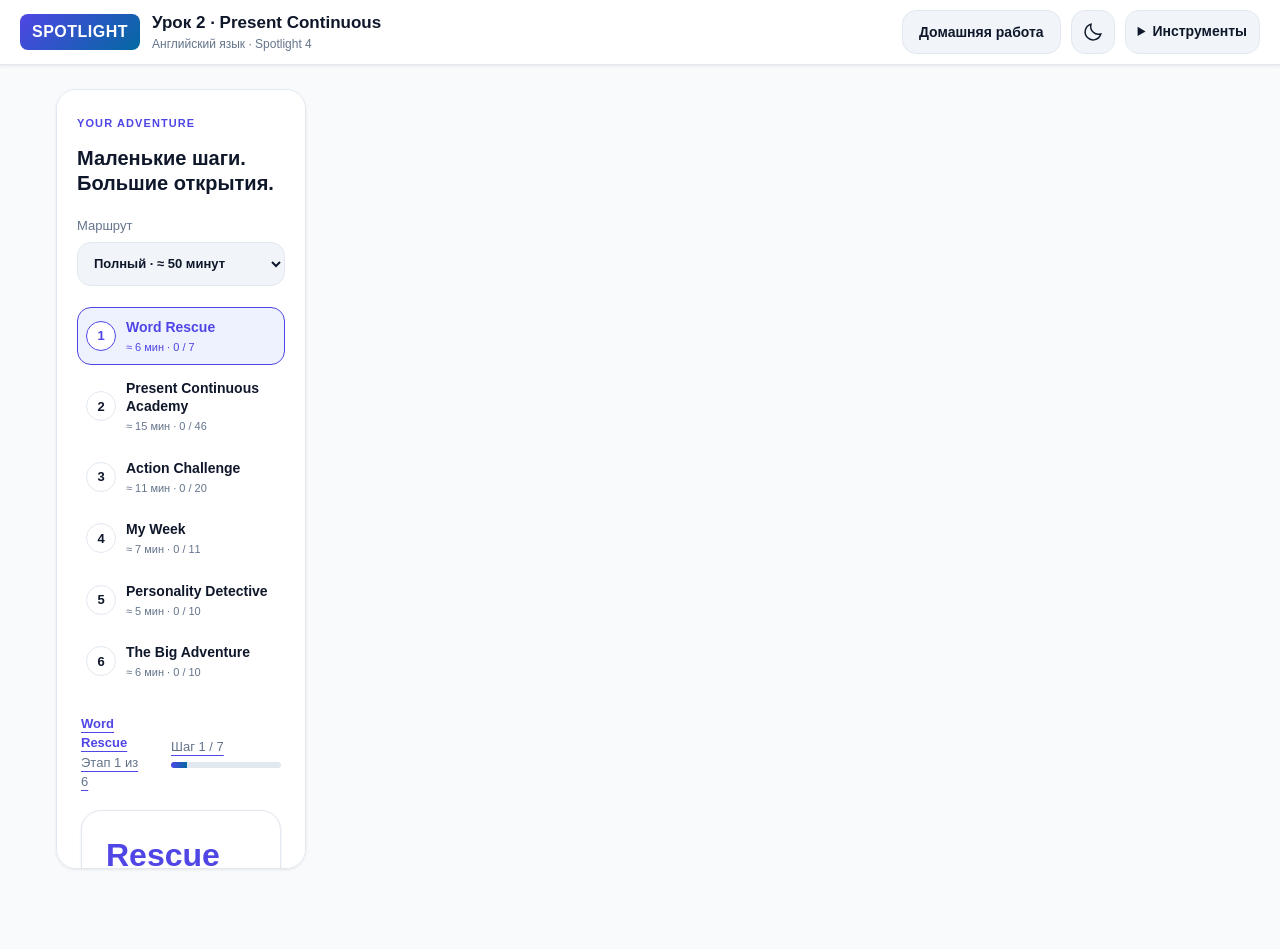
==== lesson-2/index.html @ ac223a7a "OKS Teach static site mirror" ====
<!doctype html>
<html lang="ru">
<head>
<link rel="icon" type="image/png" sizes="96x96" href="../favicon-96.png?v=a3e8b90cff84">
<link rel="icon" type="image/vnd.microsoft.icon" sizes="16x16 32x32 48x48" href="../favicon.ico?v=3d2fc2d67c57">
<link rel="apple-touch-icon" sizes="192x192" href="../apple-touch-icon.png?v=76e1a9312aab">

  <meta charset="utf-8">
  <meta name="viewport" content="width=device-width, initial-scale=1">
  <meta name="color-scheme" content="light dark">
  <title>SPOTLIGHT · Урок 2 — Present Continuous</title>
  <meta name="description" content="Приключение на английском для Spotlight 4: Present Continuous, дни недели и характер. Интерактивный урок с иллюстрациями и локальным сохранением прогресса.">
  <link rel="icon" href="../favicon.svg?v=4c1187ba76b8" type="image/svg+xml">
  <meta property="og:title" content="SPOTLIGHT · Урок 2 — Present Continuous">
  <meta property="og:description" content="Урок 2: учимся говорить о том, что происходит сейчас. Английское приключение с Mia, Ben и Tom.">
  <meta property="og:type" content="website">
  <meta property="og:url" content="https://oks-teach.agent0.ru/lesson-2/index.html">
  <meta property="og:image" content="https://oks-teach.agent0.ru/social-preview.png">
  <meta name="twitter:card" content="summary_large_image">
  <script>try { document.documentElement.dataset.theme = localStorage.getItem('oks.lesson2.theme') || 'light'; } catch (_) { document.documentElement.dataset.theme = 'light'; }</script>
  <link rel="stylesheet" href="lesson.css?v=0967847616e5">
  <script defer src="art.js?v=75e48b84f78c"></script>
  <script defer src="data.js?v=e228fe8c7b75"></script>
  <script defer src="lesson.js?v=880f1c0d20ff"></script>
</head>
<body>
  <a class="skip-link" href="#task">К заданию</a>
  <header class="topbar">
    <a class="brand" href="index.html aria-label="SPOTLIGHT — главное меню"><span class="brand-mark nav-logo-badge">SPOTLIGHT</span><span class="brand-title nav-title">Урок 2 · Present Continuous<small>Английский язык · Spotlight 4</small></span></a>
    <div class="top-actions">
      <a class="main-menu-link btn btn-secondary" href="index.html data-main-menu>Главное меню</a>
      <a class="btn" href="homework.html">Домашняя работа</a>
      <button id="theme-toggle" class="icon-button" type="button" aria-label="Переключить тему"></button>
      <details class="tools"><summary>Инструменты</summary><div class="tools-menu">
        <button type="button" id="show-report">Отчёт об уроке</button>
        <button type="button" id="export-state">Скачать JSON</button>
        <button type="button" id="reset-state">Начать заново…</button>
        <a class="btn credits-link" href="credits.html">Источники фотографий</a>
      </div></details>
    </div>
  </header>
  <div id="storage-warning" class="storage-warning" role="status" hidden></div>
  <div class="lesson-layout">
    <aside class="journey" aria-label="Маршрут урока">
      <div class="journey-title"><span class="eyebrow">YOUR ADVENTURE</span><h1>Маленькие шаги.<br>Большие открытия.</h1></div>
      <div class="route-control"><label for="route">Маршрут</label><select id="route"><option value="full50">Полный · ≈ 50 минут</option><option value="short45">Короткий · ≈ 45 минут</option></select></div>
      <details id="stage-menu" open><summary>Карта приключения <span id="mobile-progress"></span></summary><nav id="stage-nav" aria-label="Этапы урока"></nav></details>
      <div class="journey-foot"><a href="index.html data-main-menu>Главное меню</a></div>
    </aside>
    <main id="main-content" class="main-content">
      <div id="stage-heading" class="stage-heading"></div>
      <div id="task" class="task" tabindex="-1"><p>Готовим приключение…</p></div>
      <div id="teacher-area"></div>
    </main>
  </div>
  <dialog id="reset-dialog" aria-labelledby="reset-title"><h2 id="reset-title">Начать новое приключение?</h2><p>Все ответы, попытки и заметки этого урока будут удалены из браузера. Сначала можно скачать JSON.</p><div class="button-row"><button type="button" id="cancel-reset">Сохранить прогресс</button><button type="button" class="danger" id="confirm-reset">Да, начать заново</button></div></dialog>
  <noscript><p class="no-script">Для интерактивных заданий нужен JavaScript. Включите его в настройках браузера.</p></noscript>
</body>
</html>
---- lesson-2/lesson.css ----
:root {
  color-scheme: light;
  --primary: #4f46e5;
  --primary-hover: #4338ca;
  --primary-light: #eef2ff;
  --secondary: #0369a1;
  --secondary-light: #e0f2fe;
  --page: #f8fafc;
  --surface: #ffffff;
  --soft: #f1f5f9;
  --text: #0f172a;
  --muted: #64748b;
  --muted-strong: #475569;
  --line: #e2e8f0;
  --success: #10b981;
  --success-border: #15803d;
  --success-text: #166534;
  --success-soft: #dcfce7;
  --danger: #dc2626;
  --danger-text: #991b1b;
  --danger-soft: #fee2e2;
  --yellow: #f59e0b;
  --yellow-soft: #fef3c7;
  --shadow-sm: 0 1px 3px rgba(0, 0, 0, .08);
  --shadow: 0 4px 12px rgba(0, 0, 0, .06);
  --radius-sm: 8px;
  --radius-md: 14px;
  --radius: 20px;
  --space: 24px;
  --header-bg: rgba(255, 255, 255, .95);
  --font: -apple-system, BlinkMacSystemFont, 'Segoe UI', Roboto, 'Helvetica Neue', Arial, sans-serif;
}
:root[data-theme='dark'] {
  color-scheme: dark;
  --primary: #a5b4fc;
  --primary-hover: #c7d2fe;
  --primary-light: #252c53;
  --secondary: #7dd3fc;
  --secondary-light: #15354a;
  --page: #0f172a;
  --surface: #182235;
  --soft: #233047;
  --text: #f1f5f9;
  --muted: #b0bfd2;
  --muted-strong: #b0bfd2;
  --line: #3b4b63;
  --success: #34d399;
  --success-border: #4ade80;
  --success-text: #bbf7d0;
  --success-soft: #153b2a;
  --danger: #f87171;
  --danger-text: #fecaca;
  --danger-soft: #4b202a;
  --yellow: #fbbf24;
  --yellow-soft: #3f341b;
  --shadow-sm: 0 1px 3px rgba(0, 0, 0, .24);
  --shadow: 0 4px 12px rgba(0, 0, 0, .2);
  --header-bg: rgba(24, 34, 53, .95);
}
* { box-sizing: border-box; }
body { margin: 0; background: var(--page); color: var(--text); font: 400 16px/1.5 var(--font); }
button, input, textarea, select { font: inherit; color: inherit; }
button, select, summary, a { -webkit-tap-highlight-color: transparent; }
button, .btn { display: inline-flex; align-items: center; justify-content: center; gap: 6px; cursor: pointer; border: 1px solid var(--line); border-radius: var(--radius-md); background: var(--soft); color: var(--text); padding: 8px 16px; min-height: 44px; font-size: 14px; font-weight: 600; text-decoration: none; transition: background .2s, border-color .2s, box-shadow .2s; }
button:hover:not(:disabled), .btn:hover { background: var(--line); }
button:active:not(:disabled), .btn:active { transform: scale(.97); }
button:disabled { cursor: default; opacity: .48; }
button.primary { background: var(--primary); color: #ffffff; border-color: var(--primary); }
button.primary:hover:not(:disabled) { background: var(--primary-hover); border-color: var(--primary-hover); }
:root[data-theme='dark'] button.primary { color: #0f172a; }
button.danger { background: var(--danger-soft); color: var(--danger-text); border-color: var(--danger); }
button.selected, button[aria-pressed='true'] { border-color: var(--primary); background: var(--primary-light); color: var(--primary); }
button.quiet { background: transparent; }
a { color: var(--primary); text-underline-offset: 4px; }
:focus-visible { outline: 3px solid var(--secondary); outline-offset: 4px; }
[hidden] { display: none !important; }
h1, h2, h3, p { margin-top: 0; }
h1, h2, h3 { line-height: 1.25; font-weight: 700; }
h2 { font-size: clamp(26px, 2.7vw, 32px); margin-bottom: 12px; }
h3 { font-size: 21px; margin-bottom: 12px; }
p { margin-bottom: 16px; }
small { font-size: 13px; }
.eyebrow { color: var(--primary); font-size: 11px; font-weight: 700; letter-spacing: .1em; }
.skip-link { position: fixed; top: -100px; left: 20px; z-index: 200; border-radius: var(--radius-sm); background: var(--surface); padding: 12px 20px; }
.skip-link:focus { top: 12px; }
.topbar { position: sticky; top: 0; z-index: 100; padding: 10px 20px; display: flex; align-items: center; justify-content: space-between; gap: 16px; border-bottom: 1px solid var(--line); background: var(--header-bg); backdrop-filter: blur(8px); box-shadow: var(--shadow-sm); }
.brand { display: flex; align-items: center; gap: 12px; color: var(--text); text-decoration: none; min-width: 0; }
.brand-title { font-size: 17px; font-weight: 700; line-height: 1.3; }
.brand small { display: block; font-size: 12px; font-weight: 400; color: var(--muted); margin-top: 3px; }
.brand-mark { flex-shrink: 0; background: linear-gradient(135deg, #4f46e5, #0369a1); color: white; font-weight: 900; font-size: 16px; padding: 6px 12px; border-radius: var(--radius-sm); letter-spacing: .5px; }
.top-actions { display: flex; gap: 10px; align-items: center; flex-shrink: 0; }
.main-menu-link { white-space: nowrap; }
.icon-button { padding: 8px; width: 44px; min-height: 44px; }
.icon-button svg { display: block; width: 22px; height: 22px; }
.tools { position: relative; }
.tools summary { cursor: pointer; padding: 10px 12px; font-size: 14px; font-weight: 600; border: 1px solid var(--line); border-radius: var(--radius-md); background: var(--soft); min-height: 44px; }
.tools summary:hover { background: var(--line); }
.tools-menu { position: absolute; z-index: 110; right: 0; top: calc(100% + 8px); width: min(310px, 86vw); padding: 12px; background: var(--surface); border: 1px solid var(--line); border-radius: var(--radius-md); box-shadow: var(--shadow); }
.tools-menu button, .tools-menu .credits-link { width: 100%; justify-content: flex-start; text-align: left; margin-bottom: 7px; }
.tools-menu p { font-size: 13px; color: var(--muted); padding: 8px; margin: 0; }
.storage-warning { padding: 12px 24px; background: var(--yellow-soft); text-align: center; font-size: 14px; }
.lesson-layout { max-width: 1200px; margin: 0 auto; display: grid; grid-template-columns: 250px minmax(0, 1fr); gap: 24px; padding: 24px 16px 80px; }
.journey { align-self: start; position: sticky; top: 100px; max-height: calc(100vh - 120px); overflow-y: auto; padding: 20px; background: var(--surface); border: 1px solid var(--line); border-radius: var(--radius); box-shadow: var(--shadow-sm); }
/* Keep the sidebar's native scroll controls inside its rounded card. */
.journey { scrollbar-width: thin; scrollbar-color: var(--muted) transparent; }
@supports selector(::-webkit-scrollbar) {
  /* Non-auto standard values override Chromium's custom track geometry. */
  .journey { scrollbar-width: auto; scrollbar-color: auto; }
  .journey::-webkit-scrollbar { width: 8px; background: transparent; }
  .journey::-webkit-scrollbar-track { background: transparent; margin: 12px 0; border-radius: 999px; }
  .journey::-webkit-scrollbar-thumb { min-height: 32px; border: 2px solid transparent; border-radius: 999px; background-color: var(--muted); background-clip: padding-box; }
  .journey::-webkit-scrollbar-button { display: none; width: 0; height: 0; }
  .journey::-webkit-scrollbar-corner { background: transparent; }
}
.journey-title h1 { font-size: 20px; margin: 12px 0 8px; }
.journey-title p { color: var(--muted); font-size: 14px; }
.route-control { padding: 12px 0 18px; }
.route-control label { display: block; color: var(--muted); font-size: 13px; margin-bottom: 6px; }
.route-control select { padding: 10px 12px; border: 1px solid var(--line); border-radius: var(--radius-md); background: var(--soft); width: 100%; min-height: 44px; font-size: 13px; font-weight: 600; }
.route-control small { display: block; color: var(--muted); margin-top: 6px; }
#stage-menu > summary { display: none; }
.stage-link { display: flex; align-items: center; justify-content: flex-start; gap: 10px; width: 100%; padding: 10px 8px; margin: 3px 0; border-color: transparent; background: transparent; text-align: left; }
.stage-link:hover:not(:disabled) { background: var(--soft); }
.stage-link.current { background: var(--primary-light); color: var(--primary); border-color: var(--primary); }
.stage-number { flex: 0 0 30px; height: 30px; border: 1px solid var(--line); border-radius: 50%; display: grid; place-items: center; font-size: 13px; background: var(--surface); }
.stage-link.complete .stage-number { border-color: var(--success-border); color: var(--success-text); }
.stage-link.current .stage-number { border-color: var(--primary); color: var(--primary); }
.stage-label { min-width: 0; font-size: 14px; line-height: 1.3; }
.stage-label small { display: block; color: var(--muted); margin-top: 4px; font-weight: 400; font-size: 11px; }
.stage-link.current .stage-label small { color: var(--primary); }
.journey-foot { color: var(--muted); font-size: 13px; padding: 20px 4px 0; }
.little-line { display: block; width: 36px; height: 4px; border-radius: var(--radius-sm); background: var(--secondary); margin-bottom: 12px; }
.main-content { min-width: 0; }
.stage-heading { display: flex; gap: 24px; justify-content: space-between; align-items: center; margin: 0 0 18px; color: var(--muted); font-size: 13px; }
.stage-heading strong { color: var(--primary); font-weight: 700; }
.stage-heading p { margin: 0; }
.progress-bar { width: 110px; height: 6px; background: var(--line); border-radius: var(--radius-sm); overflow: hidden; margin-top: 6px; }
.progress-bar span { display: block; height: 100%; background: linear-gradient(90deg, var(--primary), var(--secondary)); }
.task { background: var(--surface); border: 1.5px solid var(--line); border-radius: var(--radius); box-shadow: var(--shadow-sm); overflow: hidden; padding: 24px; scroll-margin-top: 110px; }
.task > .eyebrow { display: block; margin-bottom: 12px; }
.prompt { font-size: clamp(22px, 2.2vw, 28px); line-height: 1.35; font-weight: 700; margin: 20px 0; }
.scene { margin: 20px auto; max-width: 780px; border: 1px solid var(--line); border-radius: var(--radius-md); overflow: hidden; line-height: 0; background: var(--soft); box-shadow: var(--shadow-sm); }
.raster-scene { position: relative; isolation: isolate; line-height: 1.5; }
.scene-image { display: block; width: 100%; height: auto; max-height: 420px; object-fit: contain; }
.scene-grid .scene-image { max-height: 280px; }
.picture-choice .scene-image { max-height: 240px; }
.remediation .scene-image { max-height: 240px; }
.welcome-copy .scene-image { max-height: 200px; }
.exit-item .scene-image { max-height: 340px; }
.raster-scene[data-scene='room'] .scene-image { max-height: none; }
.photo-context { display: block; padding: 12px 16px; background: var(--secondary-light); color: var(--text); font-size: 14px; font-weight: 400; line-height: 1.5; text-align: left; }
.scene-image-error, .scene-image-error.scene-placeholder { display: block; padding: 20px; background: var(--yellow-soft); color: var(--text); font-size: 15px; line-height: 1.5; }
.scene-image-error p { margin-bottom: 12px; }
.scene-image-failed { min-height: 160px; font-size: 16px; color: var(--muted); }
.scene-image-failed .scene-hotspot { display: none; }
.scene-image-failed .scene-image { display: none !important; }
/* Percentage hit regions follow the full, uncropped photograph at every width. */
.scene-hotspot { position: absolute; z-index: 1; display: block; min-height: 0; min-width: 0; margin: 0; padding: 0; border: 3px solid transparent; border-radius: var(--radius-sm); background: transparent; box-shadow: none; color: var(--text); touch-action: manipulation; }
.scene-hotspot-label { position: absolute; width: 1px; height: 1px; padding: 0; margin: -1px; overflow: hidden; clip-path: inset(50%); white-space: nowrap; border: 0; }
.scene-hotspot:hover:not(:disabled) { background: transparent; border-color: var(--secondary); box-shadow: 0 0 0 2px var(--surface); }
.scene-hotspot:active:not(:disabled) { transform: none; }
.scene-hotspot:focus-visible { outline: 3px solid var(--secondary); outline-offset: 2px; background: transparent; }
.scene-hotspot.hotspot-revealed { border-color: var(--success-border); box-shadow: 0 0 0 2px var(--surface); }
.scene [aria-disabled='true'] { cursor: default; }
.scene-placeholder { padding: 70px 24px; font-size: 20px; line-height: 1.5; color: var(--muted); text-align: center; }
.scene-grid { display: grid; grid-template-columns: repeat(2, minmax(0, 1fr)); gap: 16px; }
.scene-grid .scene { margin: 0; }
.body-copy { font-size: 18px; line-height: 1.65; margin: 20px 0; overflow-wrap: anywhere; }
.body-copy table { border-collapse: collapse; width: 100%; font-size: 16px; }
.body-copy td, .body-copy th { padding: 10px; border-bottom: 1px solid var(--line); text-align: left; }
.grammar-card { border: 1px solid var(--line); border-radius: var(--radius-md); padding: 22px; margin: 16px 0; background: var(--surface); }
.grammar-card h3 { color: var(--primary); font-size: 22px; }
.grammar-card p:last-child { margin-bottom: 0; }
.grammar-form { display: flex; flex-wrap: wrap; align-items: center; gap: 8px; margin: 16px 0; font-weight: 700; line-height: 1.4; }
.grammar-form span { border-radius: var(--radius-sm); background: var(--primary-light); color: var(--primary); padding: 8px 12px; }
.grammar-form b { font-weight: 400; color: var(--text); }
.grammar-example { font-size: 20px; line-height: 1.65; margin: 16px 0; }
.pronoun-pairs { display: grid; grid-template-columns: repeat(3, minmax(0, 1fr)); gap: 14px; margin: 16px 0; }
.pronoun-pairs > div { padding: 14px; border-radius: var(--radius-sm); background: var(--primary-light); }
.pronoun-pairs strong { color: var(--primary); }
.grammar-word-pairs { display: grid; grid-template-columns: repeat(2, minmax(0, 1fr)); gap: 8px 18px; }
.grammar-word-pairs p { margin: 0; padding: 8px 0; border-bottom: 1px solid var(--line); }
.short-answer-patterns { padding: 14px; border-radius: var(--radius-sm); background: var(--primary-light); margin-bottom: 16px; }
.short-answer-patterns p { margin: 0; }
.short-answer-list > div { display: grid; grid-template-columns: 45px repeat(2, minmax(0, 1fr)); gap: 8px; padding: 10px 0; border-bottom: 1px solid var(--line); }
.short-answer-list strong { color: var(--primary); white-space: nowrap; }
.reminder { padding: 14px 18px; border-left: 4px solid var(--yellow); background: var(--yellow-soft); border-radius: 0 var(--radius-md) var(--radius-md) 0; margin: 18px 0; font-size: 16px; }
.button-row { display: flex; gap: 10px; align-items: center; flex-wrap: wrap; margin: 20px 0 4px; }
.options { display: flex; flex-wrap: wrap; gap: 12px; margin: 20px 0; }
.options > button { flex: 1 1 150px; font-size: 18px; padding: 12px 16px; }
.picture-options { display: grid; grid-template-columns: repeat(3, minmax(0, 1fr)); gap: 14px; margin: 20px 0; }
.picture-choice { display: flex; flex-direction: column; justify-content: flex-start; gap: 0; min-width: 0; padding: 0 0 14px; overflow: hidden; font-size: 17px; background: var(--surface); border: 2px solid var(--line); }
.picture-choice .scene { width: 100%; margin: 0 0 14px; background: var(--soft); border: 0; border-radius: 0; box-shadow: none; }
.picture-choice .option-text { display: block; padding: 0 10px; }
.answer-form label, .remediation label { display: block; font-size: 14px; color: var(--muted); margin: 12px 0 6px; }
input[type='text'], textarea { background: var(--page); border: 1px solid var(--line); border-radius: var(--radius-md); padding: 12px 16px; width: 100%; font-size: 20px; min-height: 52px; }
textarea { min-height: 110px; resize: vertical; font-size: 16px; }
input[readonly] { color: var(--muted); }
.feedback { border-radius: var(--radius-md); padding: 18px 20px; margin-top: 22px; background: var(--yellow-soft); }
.feedback.correct { background: var(--success-soft); color: var(--success-text); border: 1px solid var(--success-border); }
.feedback.reveal { background: var(--danger-soft); }
.feedback h3 { font-size: 20px; }
.feedback p:last-child { margin-bottom: 0; }
.feedback .answer-reveal { font-size: 22px; font-weight: 700; color: var(--text); }
.remediation { border-top: 1px solid var(--line); padding-top: 20px; margin-top: 20px; color: var(--text); }
.remediation .scene { max-width: 420px; }
.example-support { margin-top: 18px; padding: 18px; border: 1px solid var(--line); border-radius: var(--radius-md); background: var(--surface); }
.example-support p { font-size: 16px; }
.welcome-copy .scene { max-width: 400px; margin: 16px auto; }
.task-footer { display: flex; align-items: center; justify-content: space-between; gap: 12px; border-top: 1px solid var(--line); padding-top: 20px; margin-top: 24px; }
.task-footer .secondary-actions { display: flex; gap: 8px; flex-wrap: wrap; }
.task-footer button { font-size: 14px; }
.task-footer .next { padding-left: 24px; padding-right: 24px; }
.help-panel { margin-top: 18px; border-top: 1px solid var(--line); padding-top: 18px; }
.help-panel h3 { font-size: 20px; }
.grammar-scheme { display: grid; grid-template-columns: repeat(3, minmax(0, 1fr)); gap: 10px; margin: 16px 0; }
.grammar-scheme > div { background: var(--secondary-light); padding: 14px 10px; border-radius: var(--radius-md); text-align: center; }
.grammar-scheme strong { display: block; color: var(--primary); font-size: 25px; }
.teacher-panel { margin-top: 22px; }
.teacher-panel summary { cursor: pointer; color: var(--muted); font-size: 14px; padding: 10px 0; }
.teacher-content { padding: 20px 4px; border-top: 1px solid var(--line); font-size: 16px; }
.teacher-content li { margin-bottom: 12px; }
.card-count { color: var(--primary); font-size: 13px; font-weight: 700; margin-top: 16px; }
.card-label { font-size: 30px; font-weight: 700; margin: 16px 0 8px; text-align: center; }
.card-label small { display: block; font-size: 18px; color: var(--muted); font-weight: 400; }
.flip-area { min-height: 64px; text-align: center; }
.assessment-buttons button { font-size: 15px; }
.token-bank { min-height: 74px; padding: 16px; border: 1px dashed var(--line); border-radius: var(--radius-md); margin: 20px 0; }
.token-bank .token { margin: 4px; font-size: 20px; }
.token-output { min-height: 100px; padding: 16px; background: var(--primary-light); border: 1px solid var(--line); border-radius: var(--radius-md); display: flex; flex-wrap: wrap; gap: 8px; align-items: flex-start; }
.token-unit { display: inline-flex; flex-direction: column; gap: 4px; }
.token-unit > .token { font-size: 20px; }
.reorder-controls { display: flex; justify-content: center; gap: 4px; }
.reorder-controls button { padding: 0 8px; min-height: 32px; font-size: 13px; border-radius: var(--radius-sm); }
.empty-answer { color: var(--primary); align-self: center; font-size: 15px; padding: 6px; }
.drag-over { outline: 3px dashed var(--secondary); outline-offset: 3px; }
.error-sentence { display: flex; align-items: center; flex-wrap: wrap; gap: 5px; padding: 20px 0; }
.error-sentence button { font-size: 21px; padding: 10px 12px; }
.error-sentence .gap { font-size: 14px; min-width: 35px; padding: 10px 4px; border-style: dashed; }
.interactive-list { display: grid; grid-template-columns: repeat(2, minmax(0, 1fr)); gap: 12px; margin: 20px 0; }
.interactive-list button { display: block; min-width: 0; text-align: left; padding: 18px; font-size: 20px; }
.interactive-list small { display: block; color: var(--muted-strong); font-size: 16px; margin-top: 5px; }
.calendar-list { display: grid; grid-template-columns: repeat(2, minmax(0, 1fr)); gap: 12px; margin: 20px 0; }
.calendar-list button { display: block; font-size: 23px; padding: 20px; text-align: left; }
.calendar-list small { display: block; font-size: 16px; color: var(--muted-strong); margin-top: 6px; font-weight: 400; }
.calendar-detail { background: var(--secondary-light); border-radius: var(--radius-md); padding: 24px; margin: 20px 0; min-height: 180px; overflow-wrap: anywhere; }
.calendar-detail h3 { font-size: clamp(32px, 4vw, 48px); color: var(--primary); margin-bottom: 10px; }
.calendar-detail #calendar-translation { font-size: 23px; margin-bottom: 8px; }
.calendar-detail #calendar-pronunciation { font-size: 18px; color: var(--muted); margin: 0; }
.speech-setting { font-size: 15px; color: var(--muted); display: flex; gap: 8px; align-items: center; }
.speech-setting input { width: 20px; height: 20px; accent-color: var(--primary); }
.pronoun-progress { display: flex; flex-wrap: wrap; gap: 8px; margin: 14px 0; }
.pronoun-progress span { border-radius: var(--radius-sm); padding: 5px 12px; background: var(--soft); font-size: 15px; }
.pronoun-progress .checked { background: var(--success-soft); color: var(--success-text); }
.animation-line { margin: 18px 0; font-size: 25px; min-height: 65px; background: var(--secondary-light); padding: 16px; border-radius: var(--radius-md); animation: appear .3s ease; }
.character-story { font-size: 19px; margin-top: 16px; }
.hero-options { display: flex; gap: 10px; flex-wrap: wrap; margin: 20px 0; }
.hero-options button { flex: 1 1 110px; }
.description { padding: 20px; border-radius: var(--radius-md); background: var(--secondary-light); font-size: 26px; font-weight: 700; margin: 20px 0; }
.exit-item { padding: 24px 0; border-bottom: 1px solid var(--line); }
.exit-item:first-child { padding-top: 0; }
.exit-item .prompt { font-size: 24px; margin: 12px 0; }
.exit-item .scene { max-width: 580px; }
.exit-result { padding: 14px 16px; border-radius: var(--radius-md); margin-top: 12px; background: var(--yellow-soft); font-size: 16px; }
.exit-result.correct { background: var(--success-soft); color: var(--success-text); border: 1px solid var(--success-border); }
.report-intro { padding: 22px; background: var(--primary-light); border-radius: var(--radius-md); margin: 20px 0; }
.report-intro strong { font-size: 25px; color: var(--primary); }
.report-stage { border-bottom: 1px solid var(--line); padding: 18px 0; }
.report-stage h3 { font-size: 20px; }
.report-stage ul { padding-left: 20px; font-size: 14px; }
.report-stage li { padding: 5px 0; }
.report-tag { display: inline-block; font-size: 12px; border-radius: var(--radius-sm); background: var(--soft); padding: 3px 8px; margin-left: 4px; }
.report-notes { margin-top: 24px; }
.history-details { margin-top: 8px; color: var(--muted); }
.history-details pre { white-space: pre-wrap; overflow-wrap: anywhere; font-size: 12px; }
/* Only the actual attempted control receives a result. Selection alone is indigo. */
.answer-correct, [data-answer-result='correct'],
button.answer-correct, button[data-answer-result='correct'],
input.answer-correct, input[data-answer-result='correct'],
textarea.answer-correct, textarea[data-answer-result='correct'],
button.answer-correct:disabled, button[data-answer-result='correct']:disabled,
button.answer-correct:hover, button[data-answer-result='correct']:hover {
  background: var(--success-soft); color: var(--success-text); border: 2px solid var(--success-border); opacity: 1; box-shadow: inset 0 0 0 1px var(--success-border);
}
.answer-incorrect, [data-answer-result='incorrect'],
button.answer-incorrect, button[data-answer-result='incorrect'],
input.answer-incorrect, input[data-answer-result='incorrect'],
textarea.answer-incorrect, textarea[data-answer-result='incorrect'],
button.answer-incorrect:disabled, button[data-answer-result='incorrect']:disabled,
button.answer-incorrect:hover, button[data-answer-result='incorrect']:hover {
  background: var(--danger-soft); color: var(--danger-text); border: 2px solid var(--danger); opacity: 1; box-shadow: inset 0 0 0 1px var(--danger);
}
:is(.answer-correct, .answer-incorrect, [data-answer-result]) :is(.option-text, small, .empty-answer) { color: inherit; }
:is(.answer-correct, .answer-incorrect, [data-answer-result]) .scene { border-radius: 0; }
.answer-result-cue, .answer-cue { display: inline-block; font-size: 14px; font-weight: 700; line-height: 1.4; }
button:is(.answer-correct, [data-answer-result='correct'])::after { content: '✓'; flex-shrink: 0; font-size: 18px; font-weight: 700; line-height: 1.4; }
button:is(.answer-incorrect, [data-answer-result='incorrect'])::after { content: '✕'; flex-shrink: 0; font-size: 18px; font-weight: 700; line-height: 1.4; }
.picture-choice:is(.answer-correct, .answer-incorrect, [data-answer-result])::after { margin-top: 6px; }
.token-output:is(.answer-correct, [data-answer-result='correct'])::after { content: '✓ Верно'; flex-basis: 100%; font-weight: 700; }
.token-output:is(.answer-incorrect, [data-answer-result='incorrect'])::after { content: '✕ Неверно'; flex-basis: 100%; font-weight: 700; }
.token-output:is(.answer-correct, .answer-incorrect, [data-answer-result]) .token { opacity: 1; color: inherit; background: var(--surface); }
/* Native hotspot feedback outlines the object, never hides it under a fill. */
.scene-hotspot.selected, .scene-hotspot[aria-pressed='true'] { background: transparent; }
.scene-hotspot:is(.answer-correct, .answer-incorrect, [data-answer-result]),
.scene-hotspot:is(.answer-correct, .answer-incorrect, [data-answer-result]):hover,
.scene-hotspot:is(.answer-correct, .answer-incorrect, [data-answer-result]):disabled { background: transparent; opacity: 1; box-shadow: 0 0 0 2px var(--surface); }
.scene-hotspot:is(.answer-correct, .answer-incorrect, [data-answer-result])::after { position: absolute; top: 2px; right: 2px; padding: 0 4px; border-radius: 4px; background: var(--surface); font-size: 16px; }
dialog { background: var(--surface); color: var(--text); border: 1px solid var(--line); border-radius: var(--radius); padding: 24px; max-width: min(540px, calc(100vw - 32px)); box-shadow: var(--shadow); }
dialog h2 { font-size: 26px; }
dialog::backdrop { background: #0f172a99; }
.no-script { padding: 30px; }
@keyframes appear { from { opacity: .4; transform: translateY(5px); } to { opacity: 1; transform: translateY(0); } }
@media (max-width: 1050px) {
  .topbar { flex-wrap: wrap; gap: 10px; }
  .top-actions { margin-left: auto; }
  .lesson-layout { grid-template-columns: 220px minmax(0, 1fr); gap: 18px; }
  .journey { padding: 14px; top: 130px; max-height: calc(100vh - 150px); }
  .picture-options { grid-template-columns: repeat(2, minmax(0, 1fr)); }
  .task { scroll-margin-top: 140px; }
}
@media (max-width: 760px) {
  .topbar { padding: 8px 12px; }
  .brand { width: 100%; gap: 10px; }
  .brand-mark { font-size: 13px; padding: 6px 10px; }
  .brand-title { font-size: 14px; }
  .brand small { font-size: 11px; }
  .top-actions { width: 100%; gap: 8px; justify-content: flex-end; flex-wrap: wrap; }
  .main-menu-link { margin-right: auto; }
  .tools summary { font-size: 13px; padding: 10px; }
  .lesson-layout { display: block; padding: 16px 12px 40px; }
  .journey { position: static; max-height: none; overflow: visible; margin-bottom: 20px; padding: 12px; }
  .journey-foot { display: none; }
  .journey-title { position: absolute; width: 1px; height: 1px; padding: 0; margin: -1px; overflow: hidden; clip-path: inset(50%); white-space: nowrap; border: 0; }
  .route-control { display: flex; flex-wrap: wrap; gap: 8px; align-items: center; padding: 0 0 12px; }
  .route-control label { margin: 0; }
  .route-control select { width: auto; flex: 1; min-width: 0; font-size: 13px; padding: 9px; }
  .route-control small { width: 100%; margin: 0; font-size: 12px; }
  #stage-menu { background: var(--surface); border: 1px solid var(--line); border-radius: var(--radius-md); }
  #stage-menu > summary { display: block; padding: 12px; cursor: pointer; font-size: 14px; font-weight: 600; }
  #stage-menu > summary::before { content: '☰'; margin-right: 10px; }
  #mobile-progress { float: right; color: var(--primary); }
  #stage-nav { padding: 0 8px 10px; }
  .stage-link { padding: 10px; }
  .stage-heading { gap: 10px; font-size: 12px; margin-bottom: 12px; }
  .progress-bar { width: 75px; }
  .task { padding: 20px 16px; scroll-margin-top: 170px; }
  h2 { font-size: 26px; }
  .prompt { font-size: 24px; }
  .scene { margin: 18px 0; }
  .picture-options { gap: 10px; }
  .picture-choice { font-size: 16px; }
  .picture-choice .option-text { padding: 0 6px; }
  .options { gap: 9px; }
  .options > button { flex-basis: 130px; font-size: 18px; }
  .task-footer { align-items: flex-start; flex-wrap: wrap; }
  .task-footer .next { margin-left: auto; }
  .task-footer button { padding: 10px 12px; font-size: 13px; }
  .grammar-scheme { gap: 6px; }
  .grammar-scheme > div { font-size: 12px; padding: 12px 6px; }
  .grammar-scheme strong { font-size: 21px; }
  .grammar-card { padding: 16px; }
  .grammar-card h3 { font-size: 21px; }
  .grammar-form { gap: 6px; }
  .grammar-form span { padding: 7px 9px; }
  .pronoun-pairs, .grammar-word-pairs { grid-template-columns: 1fr; }
  .short-answer-list > div { grid-template-columns: 52px minmax(0, 1fr); }
  .short-answer-list strong { grid-row: span 2; }
  .interactive-list, .calendar-list { grid-template-columns: 1fr; }
  .calendar-list button { font-size: 25px; }
  .calendar-detail { padding: 20px 16px; }
  .calendar-detail h3 { font-size: clamp(32px, 9vw, 40px); }
  .error-sentence button { font-size: 20px; padding: 10px; }
  .error-sentence .gap { min-width: 28px; padding: 10px 2px; }
  .token-bank { padding: 8px; }
  .token-bank .token, .token-unit > .token { font-size: 18px; padding: 10px 13px; }
  .token-output { padding: 10px; }
  .scene-grid { grid-template-columns: 1fr; }
  .feedback { padding: 16px; }
  .body-copy { font-size: 18px; }
  .body-copy table { font-size: 13px; }
  .body-copy td, .body-copy th { padding: 6px; }
  .exit-item .scene { margin-left: 0; margin-right: 0; }
  .button-row button { flex-grow: 1; }
}
@media (prefers-reduced-motion: reduce) { *, *::before, *::after { animation: none !important; transition: none !important; scroll-behavior: auto !important; } }
@media print { .topbar, .journey, .task-footer, .tools, .teacher-panel, .button-row { display: none; } .lesson-layout { display: block; padding: 0; } .task { border: 0; box-shadow: none; } body { background: white; color: black; } }
.credits-page .main-content p, .credits-page .main-content li { overflow-wrap: anywhere; }
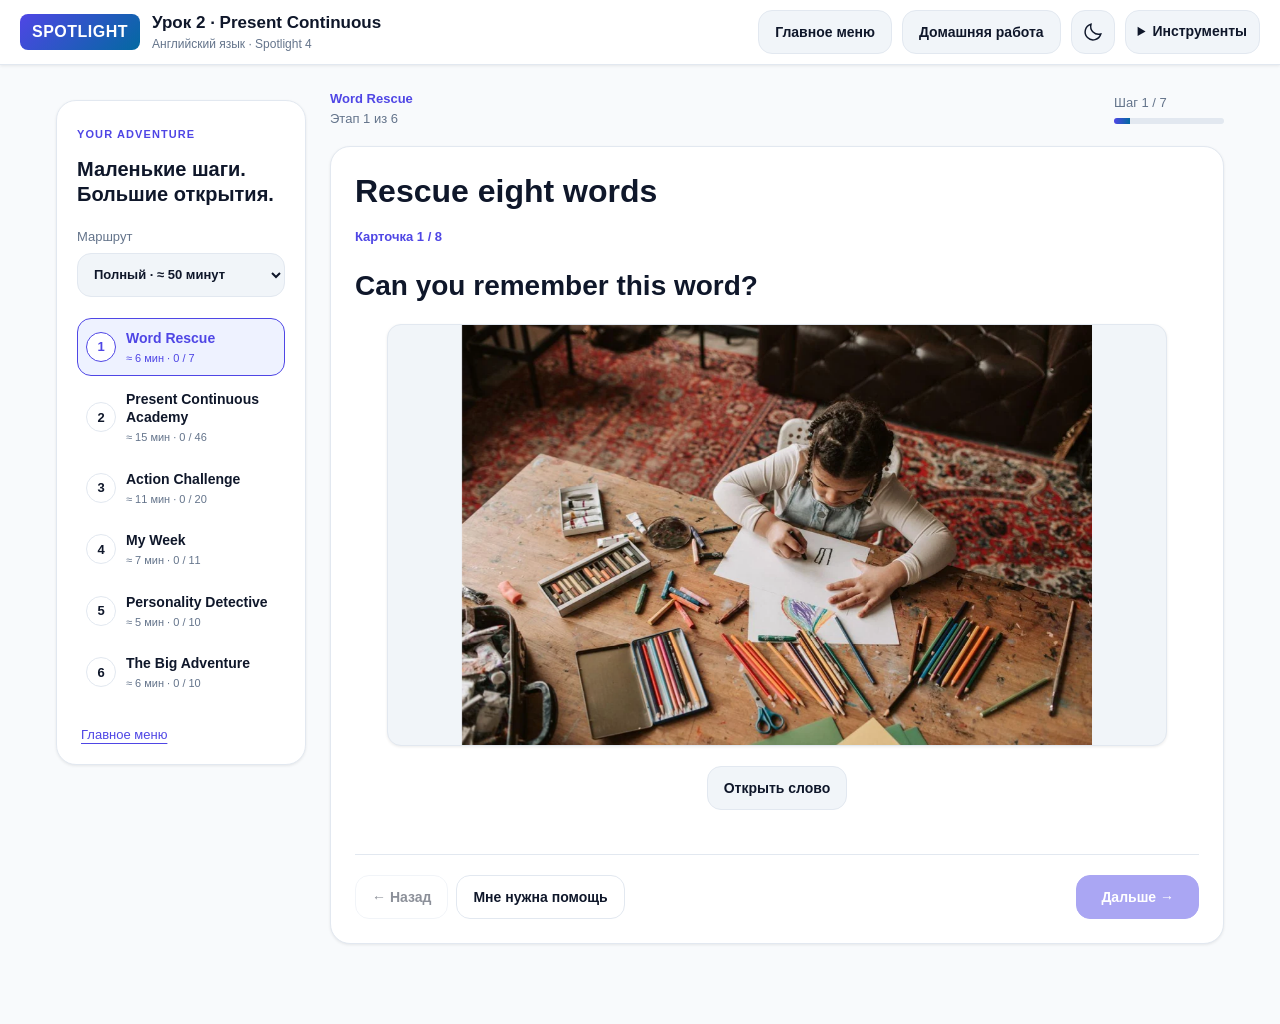
==== commit 037ac430: "Fix relative links for /oks-teach/ subpath" ====
--- a/lesson-2/index.html
+++ b/lesson-2/index.html
@@ -26,9 +26,9 @@
 <body>
   <a class="skip-link" href="#task">К заданию</a>
   <header class="topbar">
-    <a class="brand" href="index.html aria-label="SPOTLIGHT — главное меню"><span class="brand-mark nav-logo-badge">SPOTLIGHT</span><span class="brand-title nav-title">Урок 2 · Present Continuous<small>Английский язык · Spotlight 4</small></span></a>
+    <a class="brand" href="../index.html" aria-label="SPOTLIGHT — главное меню"><span class="brand-mark nav-logo-badge">SPOTLIGHT</span><span class="brand-title nav-title">Урок 2 · Present Continuous<small>Английский язык · Spotlight 4</small></span></a>
     <div class="top-actions">
-      <a class="main-menu-link btn btn-secondary" href="index.html data-main-menu>Главное меню</a>
+      <a class="main-menu-link btn btn-secondary" href="../index.html" data-main-menu>Главное меню</a>
       <a class="btn" href="homework.html">Домашняя работа</a>
       <button id="theme-toggle" class="icon-button" type="button" aria-label="Переключить тему"></button>
       <details class="tools"><summary>Инструменты</summary><div class="tools-menu">
@@ -45,7 +45,7 @@
       <div class="journey-title"><span class="eyebrow">YOUR ADVENTURE</span><h1>Маленькие шаги.<br>Большие открытия.</h1></div>
       <div class="route-control"><label for="route">Маршрут</label><select id="route"><option value="full50">Полный · ≈ 50 минут</option><option value="short45">Короткий · ≈ 45 минут</option></select></div>
       <details id="stage-menu" open><summary>Карта приключения <span id="mobile-progress"></span></summary><nav id="stage-nav" aria-label="Этапы урока"></nav></details>
-      <div class="journey-foot"><a href="index.html data-main-menu>Главное меню</a></div>
+      <div class="journey-foot"><a href="../index.html" data-main-menu>Главное меню</a></div>
     </aside>
     <main id="main-content" class="main-content">
       <div id="stage-heading" class="stage-heading"></div>
